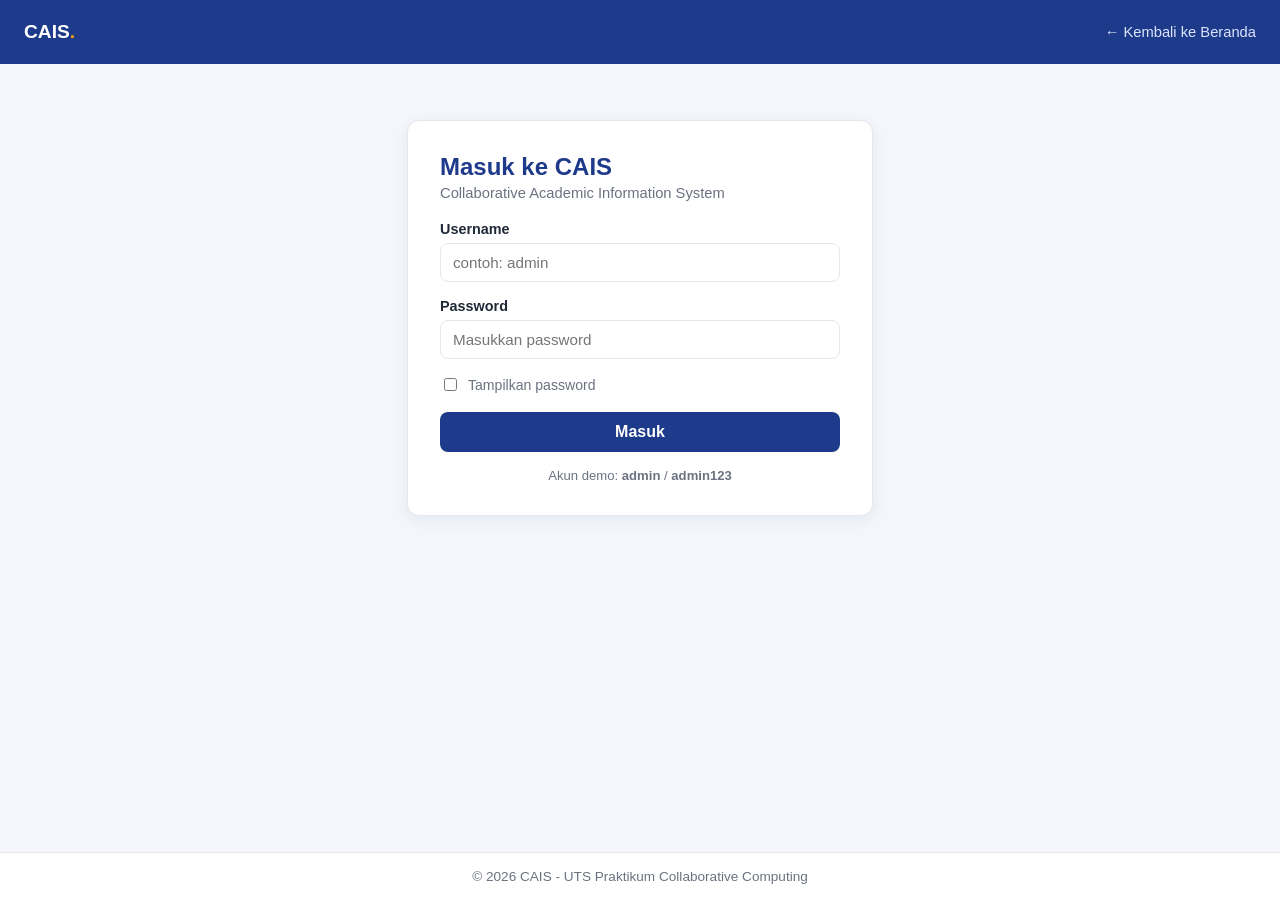
==== pages/login.html @ 5d06bee4 "Membuat_Halaman_login" ====
<!DOCTYPE html>
<html lang="id">
<head>
  <meta charset="UTF-8">
  <meta name="viewport" content="width=device-width, initial-scale=1.0">
  <title>CAIS - Login</title>
  <link rel="stylesheet" href="../css/login.css">
</head>
<body class="login-page">

  <header class="login-header">
    <a class="login-brand" href="../index.html">CAIS<span>.</span></a>
    <a class="login-back" href="../index.html">&larr; Kembali ke Beranda</a>
  </header>

  <main class="login-wrap">
    <div class="login-card">
      <h2>Masuk ke CAIS</h2>
      <p class="login-sub">Collaborative Academic Information System</p>

      <div id="login-alert" class="login-alert" role="alert"></div>

      <form id="form-login" novalidate>
        <div class="login-group">
          <label for="username">Username</label>
          <input type="text" id="username" placeholder="contoh: admin" autocomplete="username">
        </div>

        <div class="login-group">
          <label for="password">Password</label>
          <input type="password" id="password" placeholder="Masukkan password" autocomplete="current-password">
        </div>

        <label class="login-show">
          <input type="checkbox" id="show-password"> Tampilkan password
        </label>

        <button type="submit" class="login-btn">Masuk</button>
      </form>

      <p class="login-hint">Akun demo: <strong>admin</strong> / <strong>admin123</strong></p>
    </div>
  </main>

  <footer class="login-footer">
    &copy; 2026 CAIS - UTS Praktikum Collaborative Computing
  </footer>

  <script src="../js/login.js"></script>
</body>
</html>
---- css/login.css ----
/* login.css - Gaya khusus halaman login CAIS (feature-login) */


.login-page {
  margin: 0;
  min-height: 100vh;
  display: flex;
  flex-direction: column;
  font-family: "Segoe UI", Roboto, Arial, sans-serif;
  background: #f4f6fb;
  color: #1f2937;
}

.login-header {
  background: #1e3a8a;
  display: flex;
  justify-content: space-between;
  align-items: center;
  padding: 0 24px;
  height: 64px;
}
.login-brand { color: #fff; font-weight: 700; font-size: 1.2rem; text-decoration: none; }
.login-brand span { color: #f59e0b; }
.login-back { color: #dbe4ff; text-decoration: none; font-size: 0.92rem; }
.login-back:hover { color: #fff; }

.login-wrap { flex: 1; display: flex; justify-content: center; align-items: flex-start; padding: 56px 16px; }

.login-card {
  width: 100%;
  max-width: 400px;
  background: #fff;
  padding: 32px;
  border-radius: 12px;
  border: 1px solid #e5e7eb;
  box-shadow: 0 4px 14px rgba(30, 58, 138, 0.08);
}
.login-card h2 { margin: 0 0 4px; color: #1e3a8a; }
.login-sub { margin: 0 0 20px; color: #6b7280; font-size: 0.92rem; }

.login-group { margin-bottom: 16px; }
.login-group label { display: block; font-weight: 600; font-size: 0.9rem; margin-bottom: 6px; }
.login-group input {
  width: 100%;
  box-sizing: border-box;
  padding: 10px 12px;
  border: 1px solid #e5e7eb;
  border-radius: 8px;
  font-size: 0.95rem;
  font-family: inherit;
}
.login-group input:focus { outline: 2px solid #3b5bdb; border-color: transparent; }

.login-show { display: flex; align-items: center; gap: 8px; font-size: 0.88rem; color: #6b7280; margin-bottom: 18px; cursor: pointer; }

.login-btn {
  width: 100%;
  border: none;
  cursor: pointer;
  padding: 11px;
  border-radius: 8px;
  background: #1e3a8a;
  color: #fff;
  font-size: 1rem;
  font-weight: 600;
  transition: background 0.2s;
}
.login-btn:hover { background: #3b5bdb; }

.login-alert { display: none; padding: 10px 14px; border-radius: 8px; margin-bottom: 14px; font-size: 0.9rem; }
.login-alert.show { display: block; }
.login-alert.error { background: #fee2e2; color: #991b1b; }
.login-alert.ok { background: #dcfce7; color: #166534; }

.login-hint { margin: 16px 0 0; text-align: center; font-size: 0.82rem; color: #6b7280; }

.login-footer { text-align: center; padding: 16px; font-size: 0.85rem; color: #6b7280; background: #fff; border-top: 1px solid #e5e7eb; }
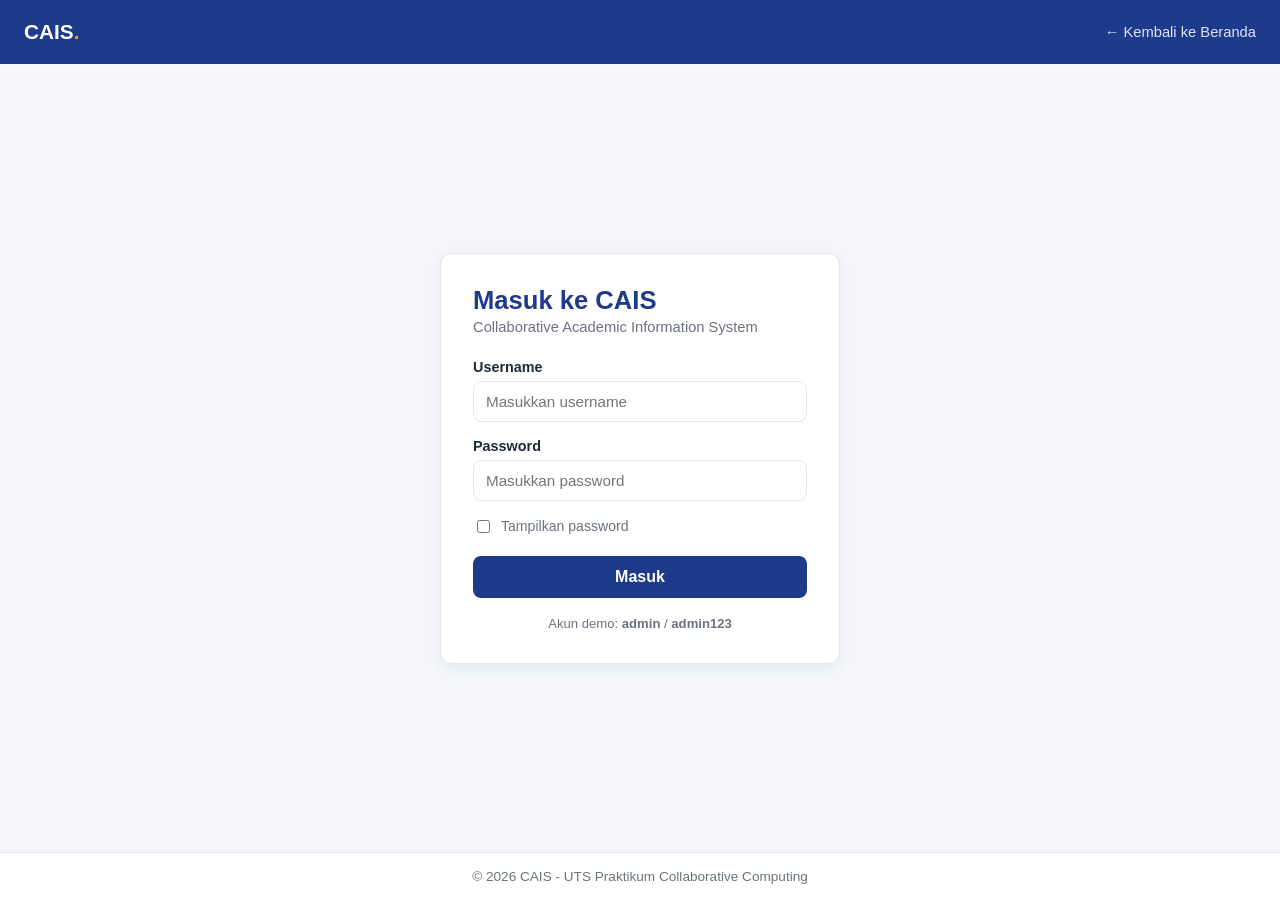
==== commit cee37c3a: "Membuat halaman login" ====
--- a/pages/login.html
+++ b/pages/login.html
@@ -1,51 +1,109 @@
+
 <!DOCTYPE html>
 <html lang="id">
 <head>
-  <meta charset="UTF-8">
-  <meta name="viewport" content="width=device-width, initial-scale=1.0">
-  <title>CAIS - Login</title>
-  <link rel="stylesheet" href="../css/login.css">
+    <meta charset="UTF-8">
+    <meta name="viewport" content="width=device-width, initial-scale=1.0">
+
+    <title>CAIS - Login</title>
+
+    <!-- CSS Global -->
+    <link rel="stylesheet" href="../css/style.css">
+
+    <!-- CSS Login -->
+    <link rel="stylesheet" href="../css/login.css">
 </head>
+
 <body class="login-page">
 
-  <header class="login-header">
-    <a class="login-brand" href="../index.html">CAIS<span>.</span></a>
-    <a class="login-back" href="../index.html">&larr; Kembali ke Beranda</a>
-  </header>
+    <!-- Header -->
+    <header class="login-header">
+        <a class="login-brand" href="../index.html">
+            CAIS<span>.</span>
+        </a>
 
-  <main class="login-wrap">
-    <div class="login-card">
-      <h2>Masuk ke CAIS</h2>
-      <p class="login-sub">Collaborative Academic Information System</p>
+        <a class="login-back" href="../index.html">
+            &larr; Kembali ke Beranda
+        </a>
+    </header>
 
-      <div id="login-alert" class="login-alert" role="alert"></div>
+    <!-- Konten Login -->
+    <main class="login-wrap">
 
-      <form id="form-login" novalidate>
-        <div class="login-group">
-          <label for="username">Username</label>
-          <input type="text" id="username" placeholder="contoh: admin" autocomplete="username">
+        <div class="login-card">
+
+            <h2>Masuk ke CAIS</h2>
+
+            <p class="login-sub">
+                Collaborative Academic Information System
+            </p>
+
+            <!-- Pesan Login -->
+            <div
+                id="login-alert"
+                class="login-alert"
+                role="alert"
+                aria-live="polite">
+            </div>
+
+            <!-- Form Login -->
+            <form id="form-login" novalidate>
+
+                <div class="login-group">
+                    <label for="username">Username</label>
+
+                    <input
+                        type="text"
+                        id="username"
+                        placeholder="Masukkan username"
+                        autocomplete="username"
+                        required>
+                </div>
+
+                <div class="login-group">
+                    <label for="password">Password</label>
+
+                    <input
+                        type="password"
+                        id="password"
+                        placeholder="Masukkan password"
+                        autocomplete="current-password"
+                        required>
+                </div>
+
+                <!-- Tampilkan Password -->
+                <label class="login-show">
+                    <input
+                        type="checkbox"
+                        id="show-password">
+
+                    Tampilkan password
+                </label>
+
+                <!-- Tombol Login -->
+                <button type="submit" class="login-btn">
+                    Masuk
+                </button>
+
+            </form>
+
+            <!-- Informasi Akun Demo -->
+            <p class="login-hint">
+                Akun demo:
+                <strong>admin</strong> / <strong>admin123</strong>
+            </p>
+
         </div>
 
-        <div class="login-group">
-          <label for="password">Password</label>
-          <input type="password" id="password" placeholder="Masukkan password" autocomplete="current-password">
-        </div>
+    </main>
 
-        <label class="login-show">
-          <input type="checkbox" id="show-password"> Tampilkan password
-        </label>
+    <!-- Footer -->
+    <footer class="login-footer">
+        &copy; 2026 CAIS - UTS Praktikum Collaborative Computing
+    </footer>
 
-        <button type="submit" class="login-btn">Masuk</button>
-      </form>
+    <!-- JavaScript -->
+    <script src="../js/login.js"></script>
 
-      <p class="login-hint">Akun demo: <strong>admin</strong> / <strong>admin123</strong></p>
-    </div>
-  </main>
-
-  <footer class="login-footer">
-    &copy; 2026 CAIS - UTS Praktikum Collaborative Computing
-  </footer>
-
-  <script src="../js/login.js"></script>
 </body>
 </html>
--- a/css/style.css
+++ b/css/style.css
@@ -0,0 +1,106 @@
+
+/* ===== HALAMAN DATA MAHASISWA ===== */
+
+.halaman-mahasiswa {
+    margin: 0;
+    padding: 40px;
+    font-family: 'Segoe UI', Arial, sans-serif;
+    background-color: #f3f6fc;
+    color: #26334d;
+    min-height: 100vh;
+    box-sizing: border-box;
+}
+
+.halaman-mahasiswa h1 {
+    color: #243b64;
+    font-size: 32px;
+    margin-bottom: 8px;
+}
+
+.halaman-mahasiswa p {
+    color: #7b879b;
+    font-size: 15px;
+    margin-bottom: 30px;
+}
+
+.halaman-mahasiswa h2 {
+    color: #243b64;
+    font-size: 22px;
+    margin-bottom: 20px;
+}
+
+/* Container tabel */
+
+.halaman-mahasiswa .table-container {
+    background-color: #ffffff;
+    padding: 25px;
+    border-radius: 14px;
+    box-shadow: 0 4px 18px rgba(35, 59, 100, 0.08);
+    overflow-x: auto;
+}
+
+/* Tabel */
+
+.halaman-mahasiswa table {
+    width: 100%;
+    border-collapse: collapse;
+    min-width: 650px;
+}
+
+/* Header tabel */
+
+.halaman-mahasiswa thead {
+    background-color: #304d7a;
+    color: #ffffff;
+}
+
+.halaman-mahasiswa th {
+    padding: 16px;
+    text-align: left;
+    font-size: 14px;
+    font-weight: 600;
+}
+
+/* Isi tabel */
+
+.halaman-mahasiswa td {
+    padding: 15px 16px;
+    border-bottom: 1px solid #edf0f5;
+    font-size: 14px;
+    color: #45536b;
+}
+
+/* Warna selang-seling */
+
+.halaman-mahasiswa tbody tr:nth-child(even) {
+    background-color: #f7f9fd;
+}
+
+/* Efek saat kursor diarahkan */
+
+.halaman-mahasiswa tbody tr:hover {
+    background-color: #eaf1fc;
+    transition: 0.2s;
+}
+
+/* Baris terakhir */
+
+.halaman-mahasiswa tbody tr:last-child td {
+    border-bottom: none;
+}
+
+/* Tampilan HP */
+
+@media (max-width: 768px) {
+    .halaman-mahasiswa {
+        padding: 20px 12px;
+    }
+
+    .halaman-mahasiswa h1 {
+        font-size: 26px;
+    }
+
+    .halaman-mahasiswa .table-container {
+        padding: 15px;
+    }
+}
--- a/css/login.css
+++ b/css/login.css
@@ -1,77 +1,240 @@
-/* login.css - Gaya khusus halaman login CAIS (feature-login) */
-
+
+/* ==================================================
+   CAIS - LOGIN PAGE
+   ================================================== */
+
+* {
+    box-sizing: border-box;
+}
 
 .login-page {
-  margin: 0;
-  min-height: 100vh;
-  display: flex;
-  flex-direction: column;
-  font-family: "Segoe UI", Roboto, Arial, sans-serif;
-  background: #f4f6fb;
-  color: #1f2937;
-}
+    margin: 0;
+    min-height: 100vh;
+    display: flex;
+    flex-direction: column;
+    font-family: "Segoe UI", Roboto, Arial, sans-serif;
+    background: #f4f6fb;
+    color: #1f2937;
+}
+
+/* HEADER */
 
 .login-header {
-  background: #1e3a8a;
-  display: flex;
-  justify-content: space-between;
-  align-items: center;
-  padding: 0 24px;
-  height: 64px;
-}
-.login-brand { color: #fff; font-weight: 700; font-size: 1.2rem; text-decoration: none; }
-.login-brand span { color: #f59e0b; }
-.login-back { color: #dbe4ff; text-decoration: none; font-size: 0.92rem; }
-.login-back:hover { color: #fff; }
-
-.login-wrap { flex: 1; display: flex; justify-content: center; align-items: flex-start; padding: 56px 16px; }
+    background: #1e3a8a;
+    display: flex;
+    justify-content: space-between;
+    align-items: center;
+    padding: 0 24px;
+    height: 64px;
+}
+
+.login-brand {
+    color: #fff;
+    font-weight: 700;
+    font-size: 1.3rem;
+    text-decoration: none;
+}
+
+.login-brand span {
+    color: #f59e0b;
+}
+
+.login-back {
+    color: #dbe4ff;
+    text-decoration: none;
+    font-size: 0.92rem;
+}
+
+.login-back:hover {
+    color: #fff;
+}
+
+/* LOGIN WRAPPER */
+
+.login-wrap {
+    flex: 1;
+    display: flex;
+    justify-content: center;
+    align-items: center;
+    padding: 40px 16px;
+}
+
+/* LOGIN CARD */
 
 .login-card {
-  width: 100%;
-  max-width: 400px;
-  background: #fff;
-  padding: 32px;
-  border-radius: 12px;
-  border: 1px solid #e5e7eb;
-  box-shadow: 0 4px 14px rgba(30, 58, 138, 0.08);
-}
-.login-card h2 { margin: 0 0 4px; color: #1e3a8a; }
-.login-sub { margin: 0 0 20px; color: #6b7280; font-size: 0.92rem; }
-
-.login-group { margin-bottom: 16px; }
-.login-group label { display: block; font-weight: 600; font-size: 0.9rem; margin-bottom: 6px; }
+    width: 100%;
+    max-width: 400px;
+    background: #fff;
+    padding: 32px;
+    border-radius: 12px;
+    border: 1px solid #e5e7eb;
+    box-shadow: 0 4px 14px rgba(30, 58, 138, 0.08);
+    animation: muncul 0.5s ease;
+}
+
+.login-card h2 {
+    margin: 0 0 4px;
+    color: #1e3a8a;
+    font-size: 1.6rem;
+}
+
+.login-sub {
+    margin: 0 0 24px;
+    color: #6b7280;
+    font-size: 0.92rem;
+}
+
+/* INPUT FORM */
+
+.login-group {
+    margin-bottom: 16px;
+}
+
+.login-group label {
+    display: block;
+    font-weight: 600;
+    font-size: 0.9rem;
+    margin-bottom: 6px;
+}
+
 .login-group input {
-  width: 100%;
-  box-sizing: border-box;
-  padding: 10px 12px;
-  border: 1px solid #e5e7eb;
-  border-radius: 8px;
-  font-size: 0.95rem;
-  font-family: inherit;
-}
-.login-group input:focus { outline: 2px solid #3b5bdb; border-color: transparent; }
-
-.login-show { display: flex; align-items: center; gap: 8px; font-size: 0.88rem; color: #6b7280; margin-bottom: 18px; cursor: pointer; }
+    width: 100%;
+    padding: 11px 12px;
+    border: 1px solid #e5e7eb;
+    border-radius: 8px;
+    font-size: 0.95rem;
+    font-family: inherit;
+    background: #fff;
+    transition: border-color 0.2s, box-shadow 0.2s;
+}
+
+.login-group input:focus {
+    outline: none;
+    border-color: #3b5bdb;
+    box-shadow: 0 0 0 3px rgba(59, 91, 219, 0.12);
+}
+
+/* SHOW PASSWORD */
+
+.login-show {
+    display: flex;
+    align-items: center;
+    gap: 8px;
+    font-size: 0.88rem;
+    color: #6b7280;
+    margin-bottom: 20px;
+    cursor: pointer;
+}
+
+.login-show input {
+    accent-color: #1e3a8a;
+    cursor: pointer;
+}
+
+/* LOGIN BUTTON */
 
 .login-btn {
-  width: 100%;
-  border: none;
-  cursor: pointer;
-  padding: 11px;
-  border-radius: 8px;
-  background: #1e3a8a;
-  color: #fff;
-  font-size: 1rem;
-  font-weight: 600;
-  transition: background 0.2s;
-}
-.login-btn:hover { background: #3b5bdb; }
-
-.login-alert { display: none; padding: 10px 14px; border-radius: 8px; margin-bottom: 14px; font-size: 0.9rem; }
-.login-alert.show { display: block; }
-.login-alert.error { background: #fee2e2; color: #991b1b; }
-.login-alert.ok { background: #dcfce7; color: #166534; }
-
-.login-hint { margin: 16px 0 0; text-align: center; font-size: 0.82rem; color: #6b7280; }
-
-.login-footer { text-align: center; padding: 16px; font-size: 0.85rem; color: #6b7280; background: #fff; border-top: 1px solid #e5e7eb; }+    width: 100%;
+    border: none;
+    cursor: pointer;
+    padding: 12px;
+    border-radius: 8px;
+    background: #1e3a8a;
+    color: #fff;
+    font-size: 1rem;
+    font-weight: 600;
+    transition: background 0.2s, transform 0.2s;
+}
+
+.login-btn:hover {
+    background: #3b5bdb;
+    transform: translateY(-1px);
+}
+
+.login-btn:active {
+    transform: translateY(0);
+}
+
+/* ALERT */
+
+.login-alert {
+    display: none;
+    padding: 10px 14px;
+    border-radius: 8px;
+    margin-bottom: 14px;
+    font-size: 0.9rem;
+}
+
+.login-alert.show {
+    display: block;
+}
+
+.login-alert.error {
+    background: #fee2e2;
+    color: #991b1b;
+}
+
+.login-alert.ok {
+    background: #dcfce7;
+    color: #166534;
+}
+
+/* DEMO ACCOUNT */
+
+.login-hint {
+    margin: 18px 0 0;
+    text-align: center;
+    font-size: 0.82rem;
+    color: #6b7280;
+}
+
+/* FOOTER */
+
+.login-footer {
+    text-align: center;
+    padding: 16px;
+    font-size: 0.85rem;
+    color: #6b7280;
+    background: #fff;
+    border-top: 1px solid #e5e7eb;
+}
+
+/* ANIMATION */
+
+@keyframes muncul {
+    from {
+        opacity: 0;
+        transform: translateY(15px);
+    }
+
+    to {
+        opacity: 1;
+        transform: translateY(0);
+    }
+}
+
+/* RESPONSIVE */
+
+@media (max-width: 520px) {
+
+    .login-header {
+        padding: 0 16px;
+    }
+
+    .login-brand {
+        font-size: 1.1rem;
+    }
+
+    .login-back {
+        font-size: 0.8rem;
+    }
+
+    .login-card {
+        padding: 26px 20px;
+    }
+
+    .login-card h2 {
+        font-size: 1.4rem;
+    }
+
+}
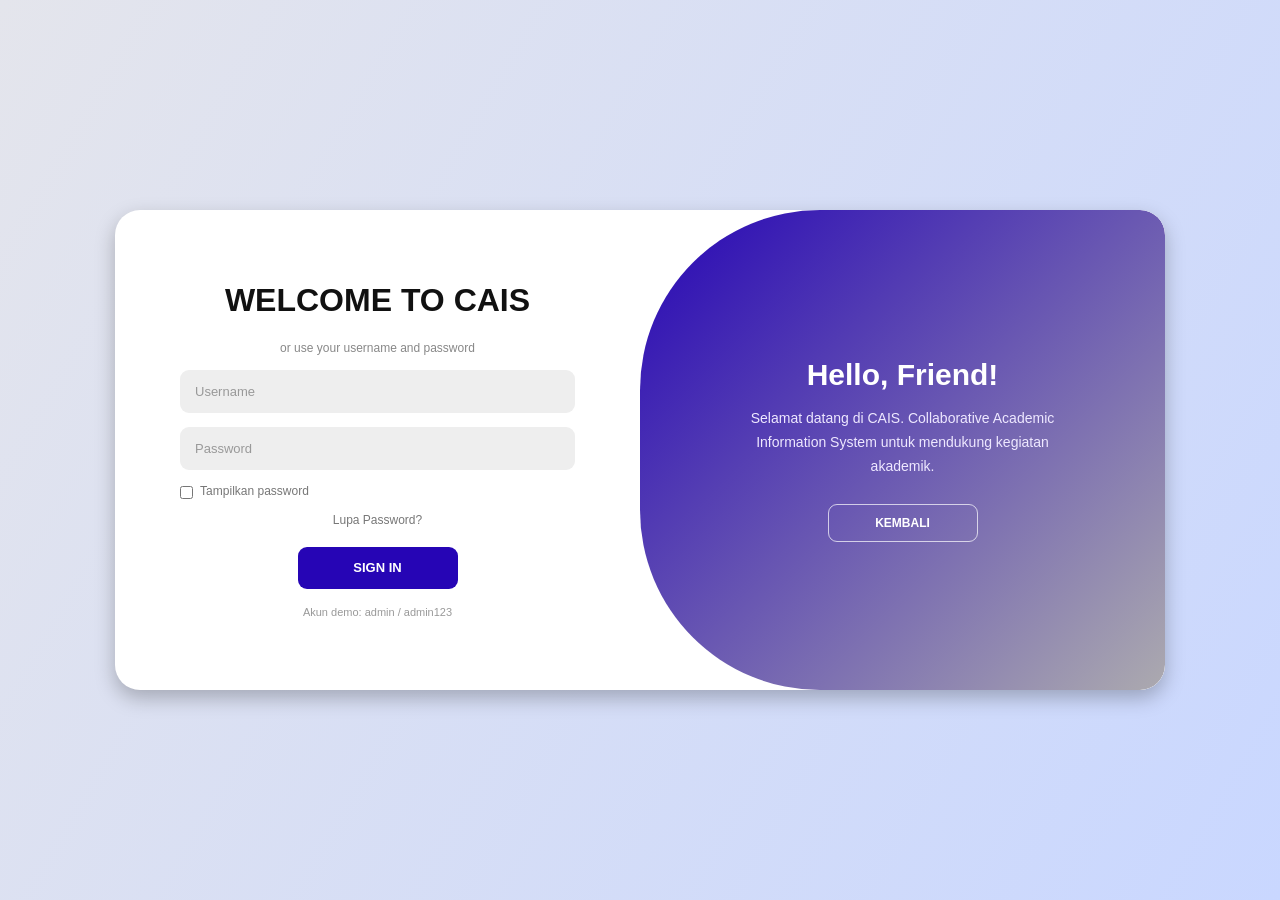
==== commit b970c13f: "perubahan tam[ilan login" ====
--- a/pages/login.html
+++ b/pages/login.html
@@ -4,105 +4,90 @@
 <head>
     <meta charset="UTF-8">
     <meta name="viewport" content="width=device-width, initial-scale=1.0">
-
     <title>CAIS - Login</title>
-
-    <!-- CSS Global -->
-    <link rel="stylesheet" href="../css/style.css">
-
-    <!-- CSS Login -->
     <link rel="stylesheet" href="../css/login.css">
 </head>
-
 <body class="login-page">
 
-    <!-- Header -->
-    <header class="login-header">
-        <a class="login-brand" href="../index.html">
-            CAIS<span>.</span>
-        </a>
+    <main class="login-container">
 
-        <a class="login-back" href="../index.html">
-            &larr; Kembali ke Beranda
-        </a>
-    </header>
+        <!-- Panel Login -->
+        <section class="login-left">
 
-    <!-- Konten Login -->
-    <main class="login-wrap">
+            <h1>WELCOME TO CAIS</h1>
 
-        <div class="login-card">
-
-            <h2>Masuk ke CAIS</h2>
-
-            <p class="login-sub">
-                Collaborative Academic Information System
+            <p class="login-description">
+                or use your username and password
             </p>
 
-            <!-- Pesan Login -->
-            <div
-                id="login-alert"
-                class="login-alert"
-                role="alert"
-                aria-live="polite">
-            </div>
+            <div id="login-alert" class="login-alert" role="alert"></div>
 
-            <!-- Form Login -->
             <form id="form-login" novalidate>
 
                 <div class="login-group">
-                    <label for="username">Username</label>
-
                     <input
                         type="text"
                         id="username"
-                        placeholder="Masukkan username"
+                        placeholder="Username"
                         autocomplete="username"
                         required>
                 </div>
 
                 <div class="login-group">
-                    <label for="password">Password</label>
-
                     <input
                         type="password"
                         id="password"
-                        placeholder="Masukkan password"
+                        placeholder="Password"
                         autocomplete="current-password"
                         required>
                 </div>
 
-                <!-- Tampilkan Password -->
-                <label class="login-show">
-                    <input
-                        type="checkbox"
-                        id="show-password">
+                <div class="password-options">
+                    <label>
+                        <input type="checkbox" id="show-password">
+                        Tampilkan password
+                    </label>
+                </div>
 
-                    Tampilkan password
-                </label>
+                <a href="#" class="forgot-password">
+                    Lupa Password?
+                </a>
 
-                <!-- Tombol Login -->
                 <button type="submit" class="login-btn">
-                    Masuk
+                    SIGN IN
                 </button>
 
             </form>
 
-            <!-- Informasi Akun Demo -->
             <p class="login-hint">
-                Akun demo:
-                <strong>admin</strong> / <strong>admin123</strong>
+                Akun demo: admin / admin123
             </p>
 
-        </div>
+        </section>
+
+        <!-- Panel Informasi -->
+        <section class="login-right">
+
+            <div class="right-content">
+
+                <h2>Hello, Friend!</h2>
+
+                <p>
+                    Selamat datang di CAIS.
+                    Collaborative Academic Information System
+                    untuk mendukung kegiatan akademik.
+                </p>
+
+                <a href="../index.html" class="signup-btn">
+                    KEMBALI
+                </a>
+
+            </div>
+
+        </section>
 
     </main>
 
-    <!-- Footer -->
-    <footer class="login-footer">
-        &copy; 2026 CAIS - UTS Praktikum Collaborative Computing
-    </footer>
-
-    <!-- JavaScript -->
     <script src="../js/login.js"></script>
 
 </body>
--- a/css/login.css
+++ b/css/login.css
@@ -1,168 +1,188 @@
 
-/* ==================================================
+/* =================================
    CAIS - LOGIN PAGE
-   ================================================== */
+   ================================= */
 
 * {
+    margin: 0;
+    padding: 0;
     box-sizing: border-box;
 }
 
-.login-page {
-    margin: 0;
+body.login-page {
     min-height: 100vh;
     display: flex;
+    justify-content: center;
+    align-items: center;
+    padding: 30px 15px;
+    font-family: "Segoe UI", Arial, sans-serif;
+    background: linear-gradient(120deg, #e4e5ec, #c9d7ff);
+    color: #222;
+}
+
+/* Container utama */
+
+.login-container {
+    width: 100%;
+    max-width: 1050px;
+    min-height: 480px;
+    display: flex;
+    background: #fff;
+    border-radius: 25px;
+    overflow: hidden;
+    box-shadow: 0 8px 20px rgba(0, 0, 0, 0.25);
+}
+
+/* Panel kiri */
+
+.login-left {
+    width: 50%;
+    padding: 55px 65px;
+    display: flex;
     flex-direction: column;
-    font-family: "Segoe UI", Roboto, Arial, sans-serif;
-    background: #f4f6fb;
-    color: #1f2937;
-}
-
-/* HEADER */
-
-.login-header {
-    background: #1e3a8a;
-    display: flex;
-    justify-content: space-between;
-    align-items: center;
-    padding: 0 24px;
-    height: 64px;
-}
-
-.login-brand {
-    color: #fff;
+    justify-content: center;
+    align-items: center;
+    text-align: center;
+}
+
+.login-left h1 {
+    font-size: 32px;
+    font-weight: 750;
+    margin-bottom: 22px;
+    color: #111;
+}
+
+/* Ikon sosial */
+
+.social-icons {
+    display: flex;
+    gap: 12px;
+    margin-bottom: 20px;
+}
+
+.social-icons span {
+    width: 38px;
+    height: 38px;
+    border: 1px solid #ddd;
+    border-radius: 9px;
+    display: flex;
+    align-items: center;
+    justify-content: center;
+    font-size: 13px;
+    font-weight: 600;
+    color: #444;
+}
+
+.login-description {
+    font-size: 12px;
+    color: #888;
+    margin-bottom: 15px;
+}
+
+/* Form login */
+
+#form-login {
+    width: 100%;
+}
+
+.login-group {
+    width: 100%;
+    margin-bottom: 14px;
+}
+
+.login-group input {
+    width: 100%;
+    height: 43px;
+    padding: 0 15px;
+    border: none;
+    border-radius: 9px;
+    background: #eee;
+    font-size: 13px;
+    outline: none;
+    transition: 0.2s;
+}
+
+.login-group input:focus {
+    background: #e7e7f5;
+    box-shadow: 0 0 0 2px #5835b5;
+}
+
+.login-group input::placeholder {
+    color: #999;
+}
+
+/* Password */
+
+.password-options {
+    display: flex;
+    justify-content: flex-start;
+    margin: 5px 0 14px;
+}
+
+.password-options label {
+    font-size: 12px;
+    color: #777;
+    cursor: pointer;
+}
+
+.password-options input {
+    accent-color: #5835b5;
+    vertical-align: middle;
+    margin-right: 4px;
+}
+
+.forgot-password {
+    display: block;
+    text-align: center;
+    font-size: 12px;
+    color: #777;
+    text-decoration: none;
+    margin: 10px 0 20px;
+}
+
+.forgot-password:hover {
+    color: #5835b5;
+}
+
+/* Tombol login */
+
+.login-btn {
+    width: 160px;
+    height: 42px;
+    border: none;
+    border-radius: 9px;
+    background: #2605b5;
+    color: white;
+    font-size: 13px;
     font-weight: 700;
-    font-size: 1.3rem;
-    text-decoration: none;
-}
-
-.login-brand span {
-    color: #f59e0b;
-}
-
-.login-back {
-    color: #dbe4ff;
-    text-decoration: none;
-    font-size: 0.92rem;
-}
-
-.login-back:hover {
-    color: #fff;
-}
-
-/* LOGIN WRAPPER */
-
-.login-wrap {
-    flex: 1;
-    display: flex;
-    justify-content: center;
-    align-items: center;
-    padding: 40px 16px;
-}
-
-/* LOGIN CARD */
-
-.login-card {
-    width: 100%;
-    max-width: 400px;
-    background: #fff;
-    padding: 32px;
-    border-radius: 12px;
-    border: 1px solid #e5e7eb;
-    box-shadow: 0 4px 14px rgba(30, 58, 138, 0.08);
-    animation: muncul 0.5s ease;
-}
-
-.login-card h2 {
-    margin: 0 0 4px;
-    color: #1e3a8a;
-    font-size: 1.6rem;
-}
-
-.login-sub {
-    margin: 0 0 24px;
-    color: #6b7280;
-    font-size: 0.92rem;
-}
-
-/* INPUT FORM */
-
-.login-group {
-    margin-bottom: 16px;
-}
-
-.login-group label {
-    display: block;
-    font-weight: 600;
-    font-size: 0.9rem;
-    margin-bottom: 6px;
-}
-
-.login-group input {
-    width: 100%;
-    padding: 11px 12px;
-    border: 1px solid #e5e7eb;
-    border-radius: 8px;
-    font-size: 0.95rem;
-    font-family: inherit;
-    background: #fff;
-    transition: border-color 0.2s, box-shadow 0.2s;
-}
-
-.login-group input:focus {
-    outline: none;
-    border-color: #3b5bdb;
-    box-shadow: 0 0 0 3px rgba(59, 91, 219, 0.12);
-}
-
-/* SHOW PASSWORD */
-
-.login-show {
-    display: flex;
-    align-items: center;
-    gap: 8px;
-    font-size: 0.88rem;
-    color: #6b7280;
-    margin-bottom: 20px;
     cursor: pointer;
-}
-
-.login-show input {
-    accent-color: #1e3a8a;
-    cursor: pointer;
-}
-
-/* LOGIN BUTTON */
-
-.login-btn {
-    width: 100%;
-    border: none;
-    cursor: pointer;
-    padding: 12px;
-    border-radius: 8px;
-    background: #1e3a8a;
-    color: #fff;
-    font-size: 1rem;
-    font-weight: 600;
-    transition: background 0.2s, transform 0.2s;
+    transition: 0.3s;
 }
 
 .login-btn:hover {
-    background: #3b5bdb;
-    transform: translateY(-1px);
-}
-
-.login-btn:active {
-    transform: translateY(0);
-}
-
-/* ALERT */
+    background: #43238f;
+    transform: translateY(-2px);
+    box-shadow: 0 5px 12px rgba(45, 2, 163, 0.3);
+}
+
+/* Informasi akun demo */
+
+.login-hint {
+    margin-top: 17px;
+    font-size: 11px;
+    color: #999;
+}
+
+/* Pesan login */
 
 .login-alert {
     display: none;
-    padding: 10px 14px;
+    width: 100%;
+    padding: 10px;
     border-radius: 8px;
     margin-bottom: 14px;
-    font-size: 0.9rem;
+    font-size: 12px;
+    text-align: center;
 }
 
 .login-alert.show {
@@ -179,62 +199,83 @@
     color: #166534;
 }
 
-/* DEMO ACCOUNT */
-
-.login-hint {
-    margin: 18px 0 0;
-    text-align: center;
-    font-size: 0.82rem;
-    color: #6b7280;
-}
-
-/* FOOTER */
-
-.login-footer {
-    text-align: center;
-    padding: 16px;
-    font-size: 0.85rem;
-    color: #6b7280;
-    background: #fff;
-    border-top: 1px solid #e5e7eb;
-}
-
-/* ANIMATION */
-
-@keyframes muncul {
-    from {
-        opacity: 0;
-        transform: translateY(15px);
-    }
-
-    to {
-        opacity: 1;
-        transform: translateY(0);
-    }
-}
-
-/* RESPONSIVE */
-
-@media (max-width: 520px) {
-
-    .login-header {
-        padding: 0 16px;
-    }
-
-    .login-brand {
-        font-size: 1.1rem;
-    }
-
-    .login-back {
-        font-size: 0.8rem;
-    }
-
-    .login-card {
-        padding: 26px 20px;
-    }
-
-    .login-card h2 {
-        font-size: 1.4rem;
-    }
-
-}
+/* Panel kanan */
+
+.login-right {
+    width: 50%;
+    background: linear-gradient(135deg, #2605b5, #acaaaf);
+    border-radius: 180px 25px 25px 180px;
+    display: flex;
+    justify-content: center;
+    align-items: center;
+    padding: 45px;
+    color: white;
+    text-align: center;
+}
+
+.right-content {
+    max-width: 360px;
+}
+
+.right-content h2 {
+    font-size: 30px;
+    margin-bottom: 15px;
+    font-weight: 750;
+}
+
+.right-content p {
+    font-size: 14px;
+    line-height: 1.7;
+    color: #eee8ff;
+    margin-bottom: 25px;
+}
+
+/* Tombol kembali */
+
+.signup-btn {
+    display: inline-block;
+    width: 150px;
+    padding: 11px;
+    border: 1px solid rgba(255,255,255,0.7);
+    border-radius: 9px;
+    color: white;
+    text-decoration: none;
+    font-size: 12px;
+    font-weight: 700;
+    transition: 0.3s;
+}
+
+.signup-btn:hover {
+    background: white;
+    color: #5835b5;
+}
+
+/* Responsif */
+
+@media (max-width: 700px) {
+
+    body.login-page {
+        padding: 20px 12px;
+    }
+
+    .login-container {
+        flex-direction: column;
+        max-width: 430px;
+    }
+
+    .login-left {
+        width: 100%;
+        padding: 40px 25px;
+    }
+
+    .login-right {
+        width: 100%;
+        min-height: 230px;
+        border-radius: 100px 100px 0 0;
+        padding: 35px 25px;
+    }
+
+    .right-content h2 {
+        font-size: 25px;
+    }
+}
